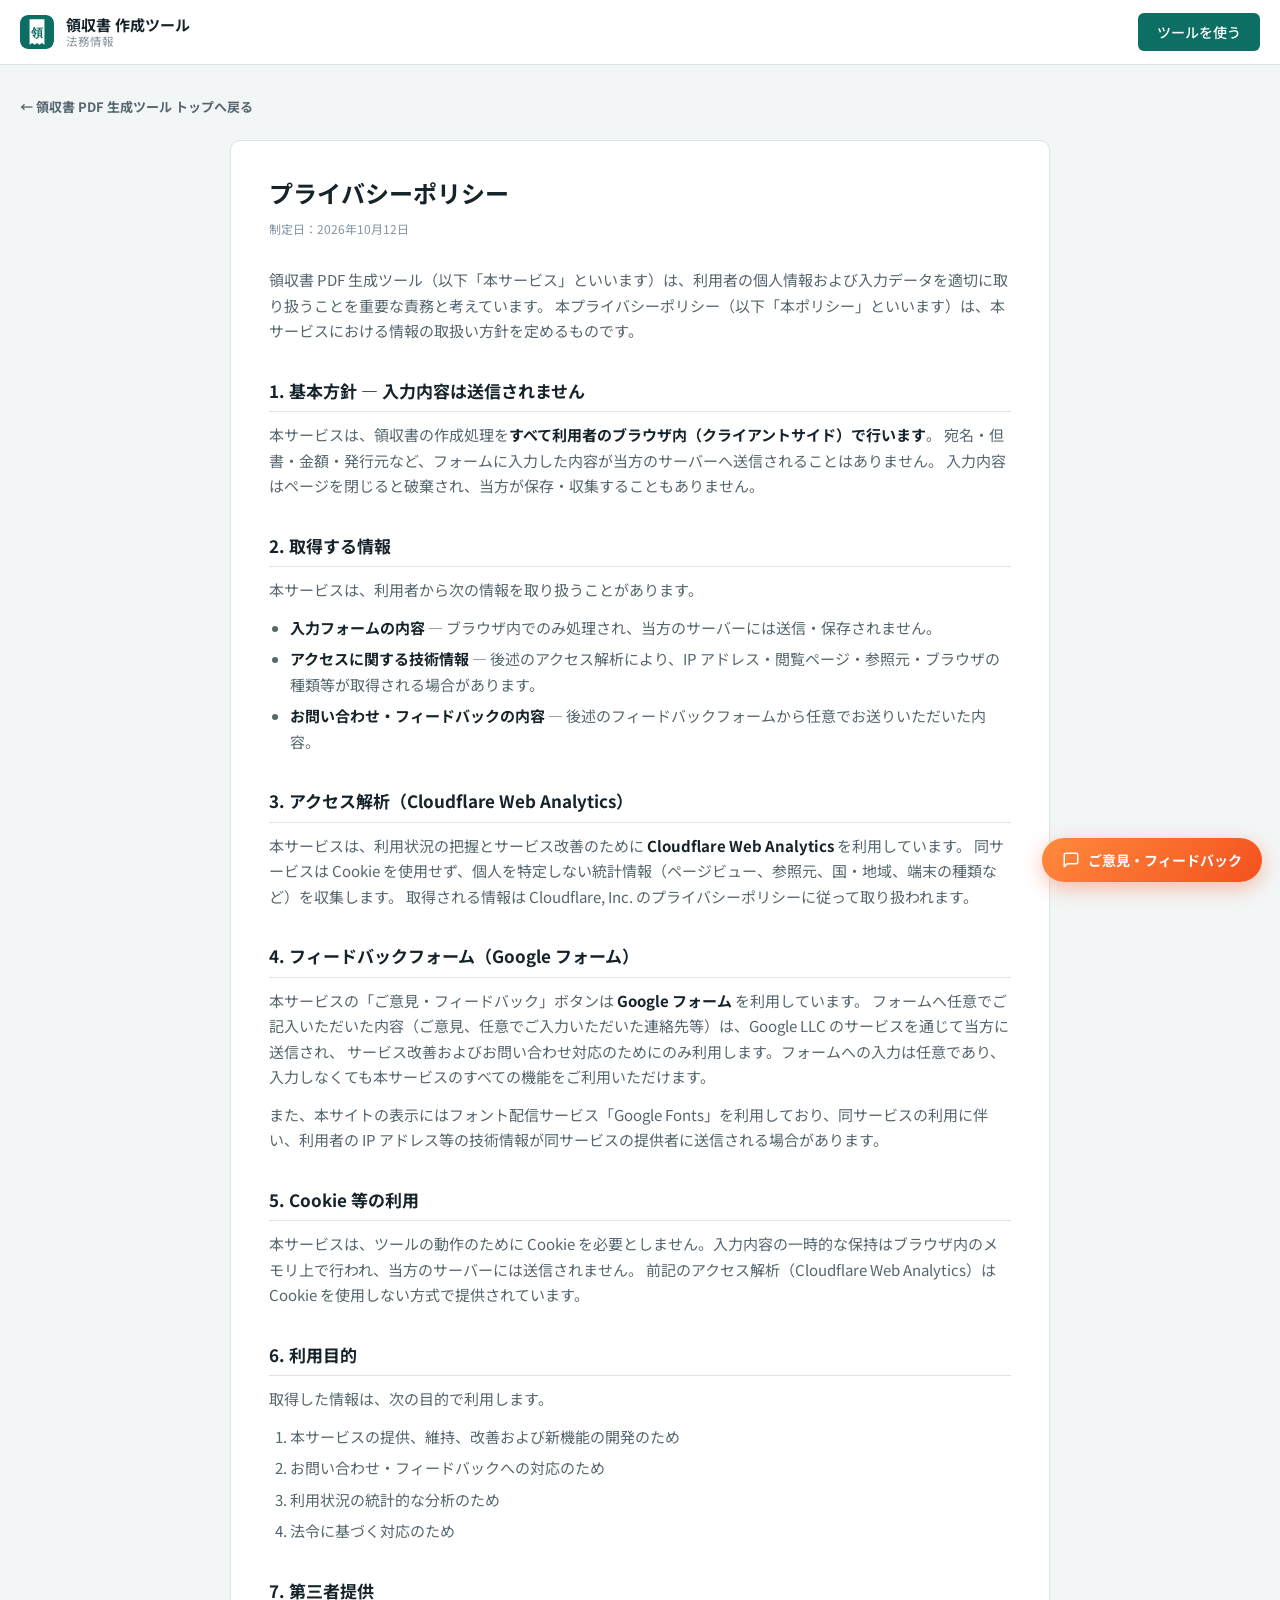
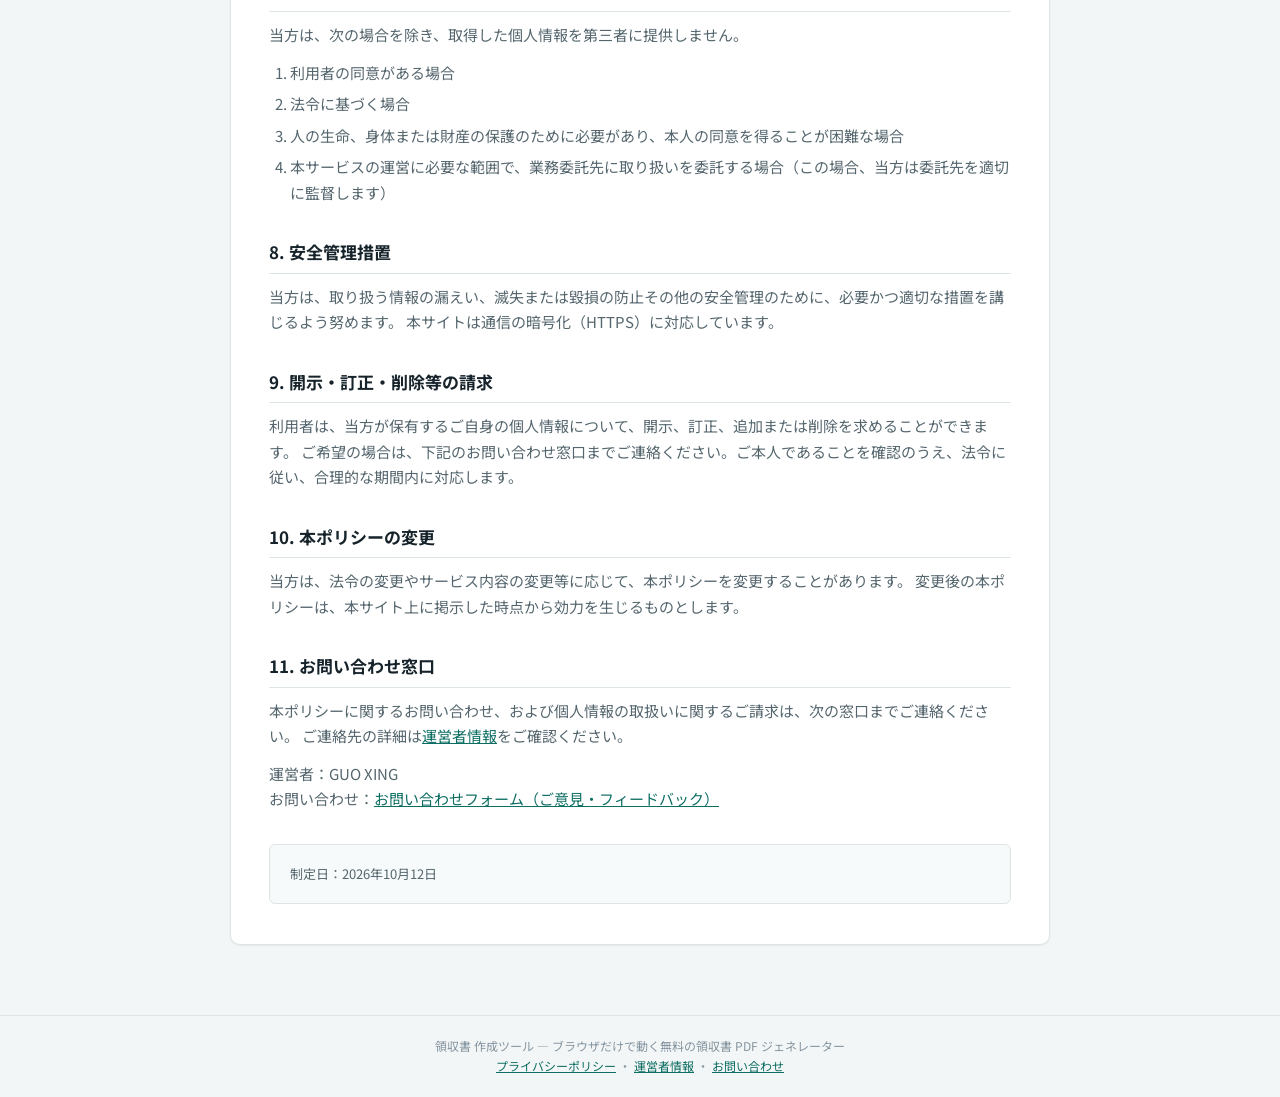
==== privacy.html @ 362939f1 "PM迭代：补隐私政策/运营者信息/SEO教程页+联盟区块+跨站CTA按钮配色修复" ====
<!DOCTYPE html>
<html lang="ja">
<head>
<meta charset="UTF-8">
<meta name="viewport" content="width=device-width, initial-scale=1">
<title>プライバシーポリシー｜領収書 PDF 生成ツール</title>
<meta name="description" content="領収書 PDF 生成ツールにおける個人情報・利用者データの取扱い方針です。入力内容はブラウザ内のみで処理しサーバーへ送信しません。アクセス解析（Cloudflare Web Analytics）とフィードバック（Google フォーム）についても定めます。">
<meta name="robots" content="index, follow">
<link rel="canonical" href="https://www.reveriel.com/ryoshusho-pdf/privacy.html">
<meta property="og:type" content="website">
<meta property="og:title" content="プライバシーポリシー｜領収書 PDF 生成ツール">
<meta property="og:description" content="領収書 PDF 生成ツールにおける個人情報・利用者データの取扱い方針です。">
<meta property="og:locale" content="ja_JP">
<meta property="og:url" content="https://www.reveriel.com/ryoshusho-pdf/privacy.html">
<meta property="og:image" content="https://www.reveriel.com/ryoshusho-pdf/og-image.png">
<meta name="twitter:card" content="summary_large_image">
<meta name="twitter:image" content="https://www.reveriel.com/ryoshusho-pdf/og-image.png">
<link rel="preconnect" href="https://fonts.googleapis.com">
<link rel="preconnect" href="https://fonts.gstatic.com" crossorigin>
<link href="https://fonts.googleapis.com/css2?family=Noto+Sans+JP:wght@400;500;700&display=swap" rel="stylesheet">
<link rel="icon" href="data:image/svg+xml,%3Csvg xmlns='http://www.w3.org/2000/svg' viewBox='0 0 32 32'%3E%3Crect width='32' height='32' rx='7' fill='%230d6e63'/%3E%3Cpath d='M9 4h14v24l-2.4-1.6L18.2 28l-2.2-1.6L13.8 28l-2.4-1.6L9 28V4z' fill='%23ffffff'/%3E%3Ctext x='16' y='21' text-anchor='middle' font-family='sans-serif' font-size='11' font-weight='700' fill='%230d6e63'%3E%E9%A0%98%3C/text%3E%3C/svg%3E">
<link rel="stylesheet" href="style.css">
<link rel="stylesheet" href="legal.css">
<!-- Cloudflare Web Analytics --><script type='module' src='https://static.cloudflareinsights.com/beacon.min.js' data-cf-beacon='{"token": "6fc01bf3ac5e457ba1bd16b91e5b653e"}'></script><!-- End Cloudflare Web Analytics -->
</head>
<body>

<header class="site-header no-print">
  <div class="wrap header-inner">
    <a class="brand" href="https://www.reveriel.com/ryoshusho-pdf/" style="text-decoration:none;color:inherit;">
      <svg class="brand-mark" viewBox="0 0 32 32" aria-hidden="true">
        <rect width="32" height="32" rx="7" fill="currentColor"/>
        <path d="M9 4h14v24l-2.4-1.6L18.2 28l-2.2-1.6L13.8 28l-2.4-1.6L9 28V4z" fill="#fff"/>
        <text x="16" y="21" text-anchor="middle" font-family="sans-serif" font-size="11" font-weight="700" fill="currentColor">領</text>
      </svg>
      <div class="brand-text">
        <strong>領収書 作成ツール</strong>
        <span>法務情報</span>
      </div>
    </a>
    <div class="header-actions">
      <a class="btn btn-primary" href="https://www.reveriel.com/ryoshusho-pdf/">ツールを使う</a>
    </div>
  </div>
</header>

<main class="wrap">
  <div class="legal-page">
    <a class="legal-back" href="https://www.reveriel.com/ryoshusho-pdf/">← 領収書 PDF 生成ツール トップへ戻る</a>

    <article class="legal">
      <h1>プライバシーポリシー</h1>
      <p class="legal-meta">制定日：2026年10月12日</p>

      <p>
        領収書 PDF 生成ツール（以下「本サービス」といいます）は、利用者の個人情報および入力データを適切に取り扱うことを重要な責務と考えています。
        本プライバシーポリシー（以下「本ポリシー」といいます）は、本サービスにおける情報の取扱い方針を定めるものです。
      </p>

      <h2>1. 基本方針 — 入力内容は送信されません</h2>
      <p>
        本サービスは、領収書の作成処理を<strong>すべて利用者のブラウザ内（クライアントサイド）で行います</strong>。
        宛名・但書・金額・発行元など、フォームに入力した内容が当方のサーバーへ送信されることはありません。
        入力内容はページを閉じると破棄され、当方が保存・収集することもありません。
      </p>

      <h2>2. 取得する情報</h2>
      <p>本サービスは、利用者から次の情報を取り扱うことがあります。</p>
      <ul>
        <li><strong>入力フォームの内容</strong> — ブラウザ内でのみ処理され、当方のサーバーには送信・保存されません。</li>
        <li><strong>アクセスに関する技術情報</strong> — 後述のアクセス解析により、IP アドレス・閲覧ページ・参照元・ブラウザの種類等が取得される場合があります。</li>
        <li><strong>お問い合わせ・フィードバックの内容</strong> — 後述のフィードバックフォームから任意でお送りいただいた内容。</li>
      </ul>

      <h2>3. アクセス解析（Cloudflare Web Analytics）</h2>
      <p>
        本サービスは、利用状況の把握とサービス改善のために <strong>Cloudflare Web Analytics</strong> を利用しています。
        同サービスは Cookie を使用せず、個人を特定しない統計情報（ページビュー、参照元、国・地域、端末の種類など）を収集します。
        取得される情報は Cloudflare, Inc. のプライバシーポリシーに従って取り扱われます。
      </p>

      <h2>4. フィードバックフォーム（Google フォーム）</h2>
      <p>
        本サービスの「ご意見・フィードバック」ボタンは <strong>Google フォーム</strong> を利用しています。
        フォームへ任意でご記入いただいた内容（ご意見、任意でご入力いただいた連絡先等）は、Google LLC のサービスを通じて当方に送信され、
        サービス改善およびお問い合わせ対応のためにのみ利用します。フォームへの入力は任意であり、入力しなくても本サービスのすべての機能をご利用いただけます。
      </p>
      <p>
        また、本サイトの表示にはフォント配信サービス「Google Fonts」を利用しており、同サービスの利用に伴い、利用者の IP アドレス等の技術情報が同サービスの提供者に送信される場合があります。
      </p>

      <h2>5. Cookie 等の利用</h2>
      <p>
        本サービスは、ツールの動作のために Cookie を必要としません。入力内容の一時的な保持はブラウザ内のメモリ上で行われ、当方のサーバーには送信されません。
        前記のアクセス解析（Cloudflare Web Analytics）は Cookie を使用しない方式で提供されています。
      </p>

      <h2>6. 利用目的</h2>
      <p>取得した情報は、次の目的で利用します。</p>
      <ol>
        <li>本サービスの提供、維持、改善および新機能の開発のため</li>
        <li>お問い合わせ・フィードバックへの対応のため</li>
        <li>利用状況の統計的な分析のため</li>
        <li>法令に基づく対応のため</li>
      </ol>

      <h2>7. 第三者提供</h2>
      <p>当方は、次の場合を除き、取得した個人情報を第三者に提供しません。</p>
      <ol>
        <li>利用者の同意がある場合</li>
        <li>法令に基づく場合</li>
        <li>人の生命、身体または財産の保護のために必要があり、本人の同意を得ることが困難な場合</li>
        <li>本サービスの運営に必要な範囲で、業務委託先に取り扱いを委託する場合（この場合、当方は委託先を適切に監督します）</li>
      </ol>

      <h2>8. 安全管理措置</h2>
      <p>
        当方は、取り扱う情報の漏えい、滅失または毀損の防止その他の安全管理のために、必要かつ適切な措置を講じるよう努めます。
        本サイトは通信の暗号化（HTTPS）に対応しています。
      </p>

      <h2>9. 開示・訂正・削除等の請求</h2>
      <p>
        利用者は、当方が保有するご自身の個人情報について、開示、訂正、追加または削除を求めることができます。
        ご希望の場合は、下記のお問い合わせ窓口までご連絡ください。ご本人であることを確認のうえ、法令に従い、合理的な期間内に対応します。
      </p>

      <h2>10. 本ポリシーの変更</h2>
      <p>
        当方は、法令の変更やサービス内容の変更等に応じて、本ポリシーを変更することがあります。
        変更後の本ポリシーは、本サイト上に掲示した時点から効力を生じるものとします。
      </p>

      <h2>11. お問い合わせ窓口</h2>
      <p>
        本ポリシーに関するお問い合わせ、および個人情報の取扱いに関するご請求は、次の窓口までご連絡ください。
        ご連絡先の詳細は<a href="company.html">運営者情報</a>をご確認ください。
      </p>
      <p>
        運営者：GUO XING<br>
        お問い合わせ：<a href="https://docs.google.com/forms/d/e/1FAIpQLSfHGUfgAlViT3TFiVtJi_EpJ4ioUpd9oGyaJ7rehEV-gBH_PA/viewform?usp=pp_url&amp;entry.1745177199=%E9%A0%98%E5%8F%8E%E6%9B%B8" target="_blank" rel="noopener">お問い合わせフォーム（ご意見・フィードバック）</a>
      </p>

      <div class="legal-contact">
        <p>制定日：2026年10月12日</p>
      </div>
    </article>
  </div>
</main>

<footer class="site-footer no-print">
  <div class="wrap">
    <p>領収書 作成ツール — ブラウザだけで動く無料の領収書 PDF ジェネレーター</p>
    <p><a href="privacy.html">プライバシーポリシー</a> ・ <a href="company.html">運営者情報</a> ・ <a href="https://docs.google.com/forms/d/e/1FAIpQLSfHGUfgAlViT3TFiVtJi_EpJ4ioUpd9oGyaJ7rehEV-gBH_PA/viewform?usp=pp_url&amp;entry.1745177199=%E9%A0%98%E5%8F%8E%E6%9B%B8" target="_blank" rel="noopener">お問い合わせ</a></p>
  </div>
</footer>

<!-- フィードバックFAB（右下固定） -->
<a href="https://docs.google.com/forms/d/e/1FAIpQLSfHGUfgAlViT3TFiVtJi_EpJ4ioUpd9oGyaJ7rehEV-gBH_PA/viewform?usp=pp_url&amp;entry.1745177199=%E9%A0%98%E5%8F%8E%E6%9B%B8" target="_blank" rel="noopener" class="feedback-fab" aria-label="ご意見・フィードバックを送る">
  <svg viewBox="0 0 24 24" fill="none" stroke="currentColor" stroke-width="2" stroke-linecap="round" stroke-linejoin="round" aria-hidden="true"><path d="M21 15a2 2 0 0 1-2 2H7l-4 4V5a2 2 0 0 1 2-2h14a2 2 0 0 1 2 2z"/></svg>
  <span>ご意見・フィードバック</span>
</a>
</body>
</html>
---- style.css ----
/* =========================================================
   領収書 作成ツール — style.css
   ========================================================= */

:root {
  --c-bg:            #f3f6f6;
  --c-surface:       #ffffff;
  --c-surface-2:     #f7fafa;
  --c-border:        #dde5e5;
  --c-border-strong: #c0cdcd;
  --c-text:          #16232a;
  --c-text-muted:    #55666e;
  --c-text-faint:    #8494a0;
  --c-accent:        #0d6e63;
  --c-accent-soft:   #e4f1ef;
  --c-accent-hover:  #0a564d;
  --c-danger:        #b42318;
  --c-danger-soft:   #fef3f2;
  --c-warn:          #8a5300;
  --c-warn-soft:     #fff7e8;
  --c-warn-border:   #f0cf94;
  --c-success:       #067647;
  --c-focus:         #2f9e8f;

  --paper-bg:        #ffffff;
  --paper-ink:       #111827;
  --paper-line:      #d7dce5;
  --paper-line-soft: #eaedf3;
  --paper-accent:    #0d6e63;

  --radius:    10px;
  --radius-sm: 6px;
  --shadow-sm: 0 1px 2px rgba(16, 24, 40, .06);
  --shadow-lg: 0 4px 24px rgba(16, 24, 40, .10);

  --font: "Noto Sans JP", -apple-system, BlinkMacSystemFont, "Hiragino Kaku Gothic ProN",
          "Hiragino Sans", "Yu Gothic", Meiryo, sans-serif;
  --font-num: "Noto Sans JP", ui-monospace, "SF Mono", Menlo, Consolas, monospace;
}

@media (prefers-color-scheme: dark) {
  :root {
    --c-bg:            #0f1516;
    --c-surface:       #172022;
    --c-surface-2:     #1d282a;
    --c-border:        #2b3739;
    --c-border-strong: #3c4b4e;
    --c-text:          #e7eef0;
    --c-text-muted:    #a0b0b5;
    --c-text-faint:    #7c8b90;
    --c-accent:        #4ecdc0;
    --c-accent-soft:   #12312e;
    --c-accent-hover:  #78ded3;
    --c-danger:        #f4746a;
    --c-danger-soft:   #33191a;
    --c-warn:          #f0c07a;
    --c-warn-soft:     #2e2614;
    --c-warn-border:   #5c4a24;
    --c-success:       #4ec98b;
    --shadow-sm: 0 1px 2px rgba(0, 0, 0, .4);
    --shadow-lg: 0 4px 24px rgba(0, 0, 0, .5);
  }
}

* { box-sizing: border-box; }

/* `hidden` 属性は UA スタイルの [hidden]{display:none} に依存するため、
   作者スタイルで display を指定した要素では無効になる。確実に効かせる。 */
[hidden] { display: none !important; }

html { -webkit-text-size-adjust: 100%; }

body {
  margin: 0;
  background: var(--c-bg);
  color: var(--c-text);
  font-family: var(--font);
  font-size: 15px;
  line-height: 1.7;
  font-feature-settings: "palt" 0;
}

.wrap {
  width: 100%;
  max-width: 1440px;
  margin-inline: auto;
  padding-inline: 20px;
}

.ic { width: 1.1em; height: 1.1em; flex: none; }

/* ---------------- ヘッダー ---------------- */

.site-header {
  position: sticky;
  top: 0;
  z-index: 30;
  background: var(--c-surface);
  border-bottom: 1px solid var(--c-border);
  backdrop-filter: saturate(180%) blur(8px);
}

.header-inner {
  display: flex;
  align-items: center;
  justify-content: space-between;
  gap: 16px;
  min-height: 64px;
  flex-wrap: wrap;
  padding-block: 10px;
}

.brand { display: flex; align-items: center; gap: 12px; }

.brand-mark {
  width: 34px; height: 34px; flex: none;
  color: var(--c-accent);
  border-radius: 8px;
}

.brand-text { display: flex; flex-direction: column; line-height: 1.3; }
.brand-text strong { font-size: 15px; font-weight: 700; letter-spacing: .01em; }
.brand-text span { font-size: 11.5px; color: var(--c-text-faint); }

.header-actions { display: flex; align-items: center; gap: 8px; }

/* ---------------- ボタン ---------------- */

.btn {
  display: inline-flex;
  align-items: center;
  justify-content: center;
  gap: 7px;
  padding: 10px 18px;
  font-family: inherit;
  font-size: 14px;
  font-weight: 500;
  line-height: 1.2;
  border: 1px solid transparent;
  border-radius: var(--radius-sm);
  cursor: pointer;
  text-decoration: none;
  transition: background-color .15s, border-color .15s, color .15s;
  white-space: nowrap;
}

.btn:focus-visible { outline: 2px solid var(--c-focus); outline-offset: 2px; }

.btn-primary { background: var(--c-accent); color: #fff; }
.btn-primary:hover { background: var(--c-accent-hover); }
@media (prefers-color-scheme: dark) { .btn-primary { color: #08130f; } }

.btn-ghost {
  background: transparent;
  color: var(--c-text-muted);
  border-color: var(--c-border);
}
.btn-ghost:hover { background: var(--c-surface-2); color: var(--c-text); }

/* ---------------- レイアウト ---------------- */

.layout {
  display: grid;
  grid-template-columns: minmax(380px, 1fr) minmax(0, 1.25fr);
  gap: 26px;
  align-items: start;
  padding-block: 26px 40px;
}

@media (max-width: 980px) {
  /* minmax(0,1fr) にしないと、中の要素の min-content 幅で
     グリッドが横に広がってしまう（横スクロールの原因） */
  .layout { grid-template-columns: minmax(0, 1fr); gap: 20px; }
}

.pane { min-width: 0; }

.form-pane { display: flex; flex-direction: column; gap: 14px; }

.pane-head h2 { margin: 0 0 4px; font-size: 17px; font-weight: 700; }
.pane-head .hint { margin: 0; }

/* ---------------- フォーム ---------------- */

.card {
  background: var(--c-surface);
  border: 1px solid var(--c-border);
  border-radius: var(--radius);
  padding: 18px;
  margin: 0 0 14px;
  box-shadow: var(--shadow-sm);
}

.card legend {
  display: flex;
  align-items: center;
  gap: 8px;
  padding: 0 6px;
  font-size: 13.5px;
  font-weight: 700;
  color: var(--c-text);
}

.req-badge {
  font-size: 10.5px;
  font-weight: 500;
  letter-spacing: .02em;
  color: var(--c-accent);
  background: var(--c-accent-soft);
  border-radius: 999px;
  padding: 2px 9px;
  white-space: nowrap;
}

.field { margin-bottom: 14px; }
.field:last-child { margin-bottom: 0; }

.field label {
  display: block;
  font-size: 13px;
  font-weight: 500;
  color: var(--c-text-muted);
  margin-bottom: 5px;
}

.field-row {
  display: grid;
  grid-template-columns: 1fr 1fr;
  gap: 12px;
}

@media (max-width: 560px) {
  .field-row { grid-template-columns: 1fr; gap: 0; }
}

.req {
  display: inline-block;
  margin-left: 6px;
  font-size: 10.5px;
  font-weight: 500;
  color: var(--c-danger);
  border: 1px solid currentColor;
  border-radius: 3px;
  padding: 0 4px;
  line-height: 1.5;
  vertical-align: 1px;
}

input[type="text"],
input[type="date"],
select,
textarea {
  width: 100%;
  padding: 9px 11px;
  font-family: inherit;
  font-size: 14px;
  color: var(--c-text);
  background: var(--c-surface-2);
  border: 1px solid var(--c-border);
  border-radius: var(--radius-sm);
  transition: border-color .15s, box-shadow .15s, background-color .15s;
}

textarea { resize: vertical; line-height: 1.6; }

input:focus, select:focus, textarea:focus {
  outline: none;
  background: var(--c-surface);
  border-color: var(--c-accent);
  box-shadow: 0 0 0 3px var(--c-accent-soft);
}

input[aria-invalid="true"] {
  border-color: var(--c-danger);
  background: var(--c-danger-soft);
}
input[aria-invalid="true"]:focus { box-shadow: 0 0 0 3px var(--c-danger-soft); }

input:disabled,
select:disabled,
textarea:disabled {
  opacity: .55;
  cursor: not-allowed;
}

.num { text-align: right; font-variant-numeric: tabular-nums; }

/* チェックボックス行 */
.check-line {
  display: flex !important;
  align-items: flex-start;
  gap: 9px;
  margin-bottom: 0 !important;
  font-size: 13.5px !important;
  font-weight: 500;
  color: var(--c-text) !important;
  cursor: pointer;
}

.check-line input[type="checkbox"] {
  width: 16px;
  height: 16px;
  margin: 3px 0 0;
  flex: none;
  accent-color: var(--c-accent);
  cursor: pointer;
}

.check-line span { line-height: 1.55; }

.help {
  margin: 5px 0 0;
  font-size: 11.5px;
  color: var(--c-text-faint);
  line-height: 1.5;
}

.error {
  margin: 5px 0 0;
  font-size: 11.5px;
  font-weight: 500;
  color: var(--c-danger);
  line-height: 1.5;
}

.hint {
  font-size: 12px;
  color: var(--c-text-faint);
  line-height: 1.6;
}

/* ---------------- 収入印紙の注意喚起 ---------------- */

.stamp-alert {
  display: flex;
  align-items: flex-start;
  gap: 10px;
  padding: 13px 15px;
  margin-bottom: 14px;
  background: var(--c-warn-soft);
  border: 1px solid var(--c-warn-border);
  border-radius: var(--radius);
  color: var(--c-warn);
}

.stamp-alert .ic { margin-top: .25em; width: 1.15em; height: 1.15em; }

.stamp-alert strong {
  display: block;
  font-size: 13.5px;
  font-weight: 700;
}

.stamp-alert p {
  margin: 4px 0 0;
  font-size: 12px;
  line-height: 1.6;
  color: var(--c-warn);
  opacity: .92;
}

.stamp-alert #stampAmount { font-variant-numeric: tabular-nums; font-weight: 700; }

.stamp-badge {
  margin-left: auto;
  font-size: 11px;
  font-weight: 600;
  color: var(--c-warn);
  background: var(--c-warn-soft);
  border: 1px solid var(--c-warn-border);
  border-radius: 999px;
  padding: 2px 10px;
  white-space: nowrap;
}

/* ---------------- プレビュー ---------------- */

.preview-pane { position: sticky; top: 88px; }

@media (max-width: 980px) {
  .preview-pane { position: static; }
}

.preview-bar {
  display: flex;
  align-items: center;
  gap: 7px;
  font-size: 12px;
  color: var(--c-text-faint);
  margin-bottom: 8px;
  padding-left: 2px;
}

.preview-bar .dot {
  width: 7px; height: 7px;
  border-radius: 50%;
  background: var(--c-success);
  box-shadow: 0 0 0 3px color-mix(in srgb, var(--c-success) 20%, transparent);
}

.paper-wrap { overflow-x: auto; }

.paper {
  width: 100%;
  max-width: 210mm;
  min-height: 297mm;
  margin-inline: auto;
  padding: 14mm 15mm;
  background: var(--paper-bg);
  color: var(--paper-ink);
  border: 1px solid var(--c-border);
  border-radius: 4px;
  box-shadow: var(--shadow-lg);
  font-size: 12.5px;
  line-height: 1.65;
}

/* 書類タイトル */
.doc-title {
  margin: 0 0 22px;
  font-size: 27px;
  font-weight: 700;
  letter-spacing: .3em;
  text-indent: .3em;
  text-align: center;
  color: var(--paper-ink);
}

/* 宛名・発行日 */
.doc-head {
  display: flex;
  justify-content: space-between;
  align-items: flex-end;
  gap: 20px;
  margin-bottom: 22px;
}

.doc-head-left { flex: 1 1 auto; min-width: 0; }
.doc-head-right { flex: none; text-align: right; }

.doc-to {
  margin: 0;
  font-size: 18px;
  font-weight: 600;
  line-height: 1.45;
  border-bottom: 1px solid var(--paper-line);
  padding-bottom: 7px;
}

.client-name { word-break: break-word; }

.honorific {
  margin-left: 7px;
  font-size: 14px;
  font-weight: 500;
  color: #4b5563;
}

.doc-meta-line {
  margin: 0 0 3px;
  font-size: 12.5px;
  display: flex;
  justify-content: flex-end;
  gap: 10px;
}

.meta-label {
  color: #6b7280;
  flex: none;
}

.doc-meta-line > span:last-child {
  font-variant-numeric: tabular-nums;
  font-weight: 500;
}

/* 領収金額 */
.amount-band {
  display: flex;
  align-items: baseline;
  justify-content: center;
  gap: 14px;
  flex-wrap: wrap;
  background: #f2f7f6;
  border: 1px solid var(--paper-line);
  border-top: 2px solid var(--paper-accent);
  border-bottom: 2px solid var(--paper-accent);
  border-radius: 3px;
  padding: 14px 18px;
  margin-bottom: 20px;
  text-align: center;
}

.amount-label {
  font-size: 12px;
  font-weight: 600;
  color: #4b5563;
  letter-spacing: .06em;
}

.amount-value {
  font-size: 26px;
  font-weight: 700;
  line-height: 1.3;
  letter-spacing: .01em;
  text-align: center;
  font-variant-numeric: tabular-nums;
  word-break: break-word;
}

.amount-value.daiji {
  font-size: 25px;
  letter-spacing: .14em;
  text-indent: .14em;
}

.amount-note {
  font-size: 11.5px;
  color: #6b7280;
}

/* 但書 */
.proviso {
  margin: 0 0 6px;
  font-size: 13.5px;
  line-height: 1.7;
  word-break: break-word;
}

.receipt-line {
  margin: 0 0 20px;
  font-size: 13.5px;
  line-height: 1.7;
}

/* 税率区分の内訳 */
.tax-breakdown {
  margin: 0 0 22px;
  max-width: 26em;
}

.breakdown-table {
  width: 100%;
  border-collapse: collapse;
  font-variant-numeric: tabular-nums;
}

.breakdown-table th,
.breakdown-table td {
  padding: 6px 10px;
  border-bottom: 1px solid var(--paper-line-soft);
  font-size: 12px;
  text-align: left;
}

.breakdown-table thead th {
  background: #f3f5f9;
  border-top: 1px solid var(--paper-line);
  border-bottom: 1px solid var(--paper-line);
  font-size: 11.5px;
  font-weight: 600;
  color: #4b5563;
}

.breakdown-table .num { text-align: right; }
.breakdown-table tbody tr:last-child td { border-bottom: 1px solid var(--paper-line); }

.breakdown-table tr.breakdown-sub td {
  color: #4b5563;
  font-size: 11.5px;
  border-bottom: 0;
}

/* 備考 + 発行元 */
.doc-body {
  display: flex;
  justify-content: space-between;
  align-items: flex-end;
  gap: 24px;
  margin-top: 10px;
}

.body-left { flex: 1 1 auto; min-width: 0; }

.issuer-block {
  flex: none;
  max-width: 22em;
  text-align: left;
  padding: 12px 16px;
  border: 1px solid var(--paper-line);
  border-radius: 3px;
  background: #fbfcfd;
}

.issuer-name {
  margin: 0 0 4px;
  font-size: 15px;
  font-weight: 600;
  line-height: 1.45;
  word-break: break-word;
}

.issuer-line {
  margin: 0 0 2px;
  font-size: 11.5px;
  color: #374151;
  word-break: break-word;
}

.issuer-reg {
  margin: 3px 0 0;
  font-size: 11.5px;
  color: #374151;
  font-variant-numeric: tabular-nums;
  letter-spacing: .02em;
}

.foot-block { border-top: 1px solid var(--paper-line-soft); padding-top: 9px; }

.foot-title {
  margin: 0 0 4px;
  font-size: 11.5px;
  font-weight: 700;
  color: #4b5563;
  letter-spacing: .04em;
}

.foot-body {
  margin: 0;
  font-size: 12px;
  white-space: pre-wrap;
  word-break: break-word;
  line-height: 1.65;
}

.paper-footnote {
  margin: 22px 0 0;
  padding-top: 8px;
  border-top: 1px solid var(--paper-line-soft);
  font-size: 10.5px;
  color: #6b7280;
}

/* プレースホルダ・未入力表示（画面上のみ。印刷時は非表示） */
.ph {
  color: #9aa3b2;
  font-weight: 400;
}

.reg-missing,
.reg-bad {
  color: #9aa3b2;
  font-weight: 500;
}

.reg-bad {
  color: #b42318;
  text-decoration: underline wavy currentColor 1px;
  text-underline-offset: 3px;
}

/* ---------------- プライバシー注記 ---------------- */

.privacy-note {
  display: flex;
  align-items: flex-start;
  gap: 8px;
  margin: 0;
  padding: 11px 14px;
  font-size: 12px;
  color: var(--c-text-muted);
  background: var(--c-surface-2);
  border: 1px solid var(--c-border);
  border-radius: var(--radius);
  line-height: 1.6;
}

.privacy-note .ic { color: var(--c-success); margin-top: .2em; }

/* ---------------- SEO セクション ---------------- */

.seo {
  grid-column: 1 / -1;
  background: var(--c-surface);
  border: 1px solid var(--c-border);
  border-radius: var(--radius);
  padding: 28px 30px;
  box-shadow: var(--shadow-sm);
}

@media (max-width: 640px) {
  .seo { padding: 22px 18px; }
}

.seo h2 {
  margin: 0 0 12px;
  font-size: 19px;
  font-weight: 700;
}

.seo h3 {
  margin: 26px 0 10px;
  font-size: 15px;
  font-weight: 700;
  padding-left: 10px;
  border-left: 3px solid var(--c-accent);
}

.seo p {
  margin: 0 0 12px;
  color: var(--c-text-muted);
  max-width: 82ch;
}

.seo strong { color: var(--c-text); font-weight: 700; }

.seo-list {
  margin: 0 0 8px;
  padding-left: 1.3em;
  color: var(--c-text-muted);
  max-width: 82ch;
}

.seo-list li { margin-bottom: 7px; }

.faq { margin: 0; max-width: 82ch; }
.faq dt {
  font-weight: 700;
  color: var(--c-text);
  margin-top: 14px;
  font-size: 14px;
}
.faq dd {
  margin: 4px 0 0;
  color: var(--c-text-muted);
}

.disclaimer {
  margin-top: 24px !important;
  padding-top: 14px;
  border-top: 1px solid var(--c-border);
  font-size: 12px;
  color: var(--c-text-faint) !important;
}

/* ---------------- フッター ---------------- */

.site-footer {
  border-top: 1px solid var(--c-border);
  padding-block: 20px;
  margin-top: 10px;
}

.site-footer p {
  margin: 0;
  font-size: 12px;
  color: var(--c-text-faint);
  text-align: center;
}

.site-footer a { color: var(--c-accent); }

/* =========================================================
   印刷 / PDF 出力
   ========================================================= */

@page {
  size: A4 portrait;
  margin: 14mm 15mm;
}

@media print {
  :root {
    --c-bg: #fff;
    --c-surface: #fff;
  }

  html, body {
    background: #fff !important;
    color: #000;
    font-size: 11pt;
  }

  /* 印刷対象（プレビュー）を素直に流すためのリセット。
     注意: `.pane` はここに含めないこと。`.form-pane` も `.pane` を持つため、
     後方の display:block !important が非表示指定を打ち消してしまう。 */
  .wrap,
  .layout,
  .preview-pane,
  .preview-pane .paper-wrap {
    display: block !important;
    width: auto !important;
    max-width: none !important;
    margin: 0 !important;
    padding: 0 !important;
    gap: 0 !important;
    position: static !important;
    overflow: visible !important;
    box-shadow: none !important;
    border: 0 !important;
    background: transparent !important;
  }

  /* 印刷しない要素。上のリセットより必ず後に置く。 */
  .no-print,
  .feedback-fab,
  .site-header,
  .form-pane,
  .seo,
  .site-footer,
  .preview-bar {
    display: none !important;
  }

  .paper {
    width: 100% !important;
    max-width: none !important;
    min-height: 0 !important;
    margin: 0 !important;
    padding: 0 !important;
    border: 0 !important;
    border-radius: 0 !important;
    box-shadow: none !important;
    background: #fff !important;
    color: #000 !important;
    font-size: 10.5pt;
    line-height: 1.6;
  }

  .doc-title { font-size: 20pt; margin-bottom: 12mm; }
  .amount-value { font-size: 17pt; }
  .amount-value.daiji { font-size: 16pt; }

  .amount-band,
  .issuer-block,
  .breakdown-table thead th {
    -webkit-print-color-adjust: exact;
    print-color-adjust: exact;
  }
  .amount-band { background: #f2f2f2 !important; border-color: #999 !important; }
  .issuer-block { background: #fff !important; border-color: #bbb !important; }
  .breakdown-table thead th { background: #f0f0f0 !important; }

  .doc-head,
  .amount-band,
  .proviso,
  .receipt-line,
  .tax-breakdown,
  .breakdown-table tr,
  .doc-body,
  .issuer-block,
  .foot-block {
    break-inside: avoid;
    page-break-inside: avoid;
  }

  .doc-title { break-after: avoid; page-break-after: avoid; }

  a[href]::after { content: none !important; }

  /* 画面用のヒント表示は紙に出さない */
  .ph { display: none !important; }
  .reg-bad {
    color: #000 !important;
    text-decoration: none !important;
  }
}

/* =========================================================
   シェア（バイラル導線） — 印刷時は .no-print で非表示
   ========================================================= */
.share-block {
  grid-column: 1 / -1;
  background: var(--c-surface);
  border: 1px solid var(--c-border);
  border-radius: var(--radius);
  padding: 20px 22px;
  box-shadow: var(--shadow-sm);
}
.share-block-title {
  display: flex;
  align-items: center;
  gap: 8px;
  margin: 0 0 14px;
  font-size: 14px;
  font-weight: 700;
  color: var(--c-text);
}
.share-block-title svg { width: 16px; height: 16px; color: var(--c-accent); flex-shrink: 0; }
.share-row { display: flex; flex-wrap: wrap; gap: 10px; }
.share-btn { flex: 1 1 150px; min-width: 0; }
.share-btn .share-logo { width: 18px; height: 18px; flex-shrink: 0; }
.share-x { background: #0f1419; color: #fff; border-color: #0f1419; }
.share-x:hover { background: #2a3036; border-color: #2a3036; }
.share-line { background: #06c755; color: #fff; border-color: #06c755; }
.share-line:hover { background: #05b34c; border-color: #05b34c; }
.share-copy, .share-img { background: transparent; color: var(--c-text-muted); border-color: var(--c-border); }
.share-copy:hover, .share-img:hover { background: var(--c-surface-2); color: var(--c-text); }
.share-btn[disabled] { opacity: .6; cursor: default; }
.share-url { margin: 12px 0 0; font-size: 12px; color: var(--c-text-faint); word-break: break-all; }
@media (max-width: 560px) {
  .share-block { padding: 18px 16px; }
  .share-row { gap: 8px; }
  .share-btn { flex: 1 1 calc(50% - 4px); font-size: 13px; padding: 10px 10px; }
  .share-btn span { white-space: normal; }
}

/* ===== フィードバックFAB（右下固定・常時表示） ===== */
.feedback-fab {
  position: fixed;
  right: 18px;
  bottom: 18px;
  z-index: 10000;
  display: inline-flex;
  align-items: center;
  gap: 8px;
  padding: 13px 20px;
  background: linear-gradient(135deg, #ff8a3d, #f4511e);
  color: #fff !important;
  border-radius: 999px;
  box-shadow: 0 6px 20px rgba(244, 81, 30, 0.35);
  font-size: 14px;
  font-weight: 700;
  line-height: 1;
  text-decoration: none !important;
  transition: transform 0.15s ease, box-shadow 0.15s ease;
}
.feedback-fab:hover {
  transform: translateY(-3px);
  box-shadow: 0 10px 28px rgba(244, 81, 30, 0.45);
  color: #fff !important;
}
.feedback-fab:focus-visible { outline: 3px solid rgba(244, 81, 30, 0.5); outline-offset: 2px; }
.feedback-fab svg { width: 18px; height: 18px; flex: none; }
@media (max-width: 600px) {
  .feedback-fab { right: 14px; bottom: 14px; padding: 11px 16px; font-size: 13px; }
  .feedback-fab svg { width: 16px; height: 16px; }
}
---- legal.css ----
/* =========================================================
   法務ページ（プライバシーポリシー / 運営者情報）
   style.css の CSS 変数を継承し、ツール本体とトーンを揃える。
   ========================================================= */

.legal-page {
  padding-block: 28px 60px;
}

.legal-back {
  display: inline-flex;
  align-items: center;
  gap: 6px;
  margin-bottom: 22px;
  font-size: 13px;
  font-weight: 700;
  color: var(--c-text-muted);
  text-decoration: none;
}
.legal-back:hover { color: var(--c-accent); text-decoration: underline; }

.legal {
  max-width: 820px;
  margin-inline: auto;
  background: var(--c-surface);
  border: 1px solid var(--c-border);
  border-radius: var(--radius);
  box-shadow: var(--shadow-sm);
  padding: 34px 38px 40px;
}
@media (max-width: 640px) { .legal { padding: 22px 18px 26px; } }

.legal h1 {
  margin: 0 0 8px;
  font-size: 24px;
  line-height: 1.5;
  color: var(--c-text);
}
.legal .legal-meta {
  margin: 0 0 28px;
  font-size: 12px;
  color: var(--c-text-faint);
}
.legal h2 {
  margin: 34px 0 10px;
  padding: 0 0 8px;
  font-size: 17px;
  line-height: 1.5;
  border-bottom: 1px solid var(--c-border);
  color: var(--c-text);
}
.legal h3 { margin: 22px 0 6px; font-size: 15px; color: var(--c-text); }
.legal p { margin: 0 0 12px; color: var(--c-text-muted); }
.legal ol,
.legal ul { margin: 0 0 14px; padding-left: 1.4em; color: var(--c-text-muted); }
.legal ol { list-style: decimal; }
.legal ul { list-style: disc; }
.legal li { margin-bottom: 6px; }
.legal strong { color: var(--c-text); font-weight: 700; }
.legal a:not(.btn) { color: var(--c-accent); }

/* 法務ページ内のボタンはリンク色より優先する。
   `.legal a`（詳細度 0,1,1）が `.btn-primary`（0,1,0）に勝つため上書きする。 */
.legal .btn-primary { color: #fff; }
@media (prefers-color-scheme: dark) { .legal .btn-primary { color: #08130f; } }

/* 運営者情報などの項目テーブル */
.legal-table {
  width: 100%;
  margin: 8px 0 18px;
  border-collapse: collapse;
  font-size: 13.5px;
}
.legal-table th,
.legal-table td {
  padding: 13px 16px;
  text-align: left;
  vertical-align: top;
  border-bottom: 1px solid var(--c-border);
  color: var(--c-text-muted);
}
.legal-table th {
  width: 32%;
  min-width: 140px;
  font-weight: 700;
  color: var(--c-text);
  background: var(--c-surface-2);
}
.legal-table tr:last-child th,
.legal-table tr:last-child td { border-bottom: 0; }

.legal-contact {
  margin-top: 32px;
  padding: 18px 20px;
  border: 1px solid var(--c-border);
  border-radius: var(--radius-sm);
  background: var(--c-surface-2);
  font-size: 13px;
  color: var(--c-text-muted);
}
.legal-contact p { margin: 0; }

@media print {
  .legal-back, .site-header, .site-footer, .feedback-fab { display: none !important; }
  .legal { border: 0; box-shadow: none; padding: 0; max-width: none; }
}
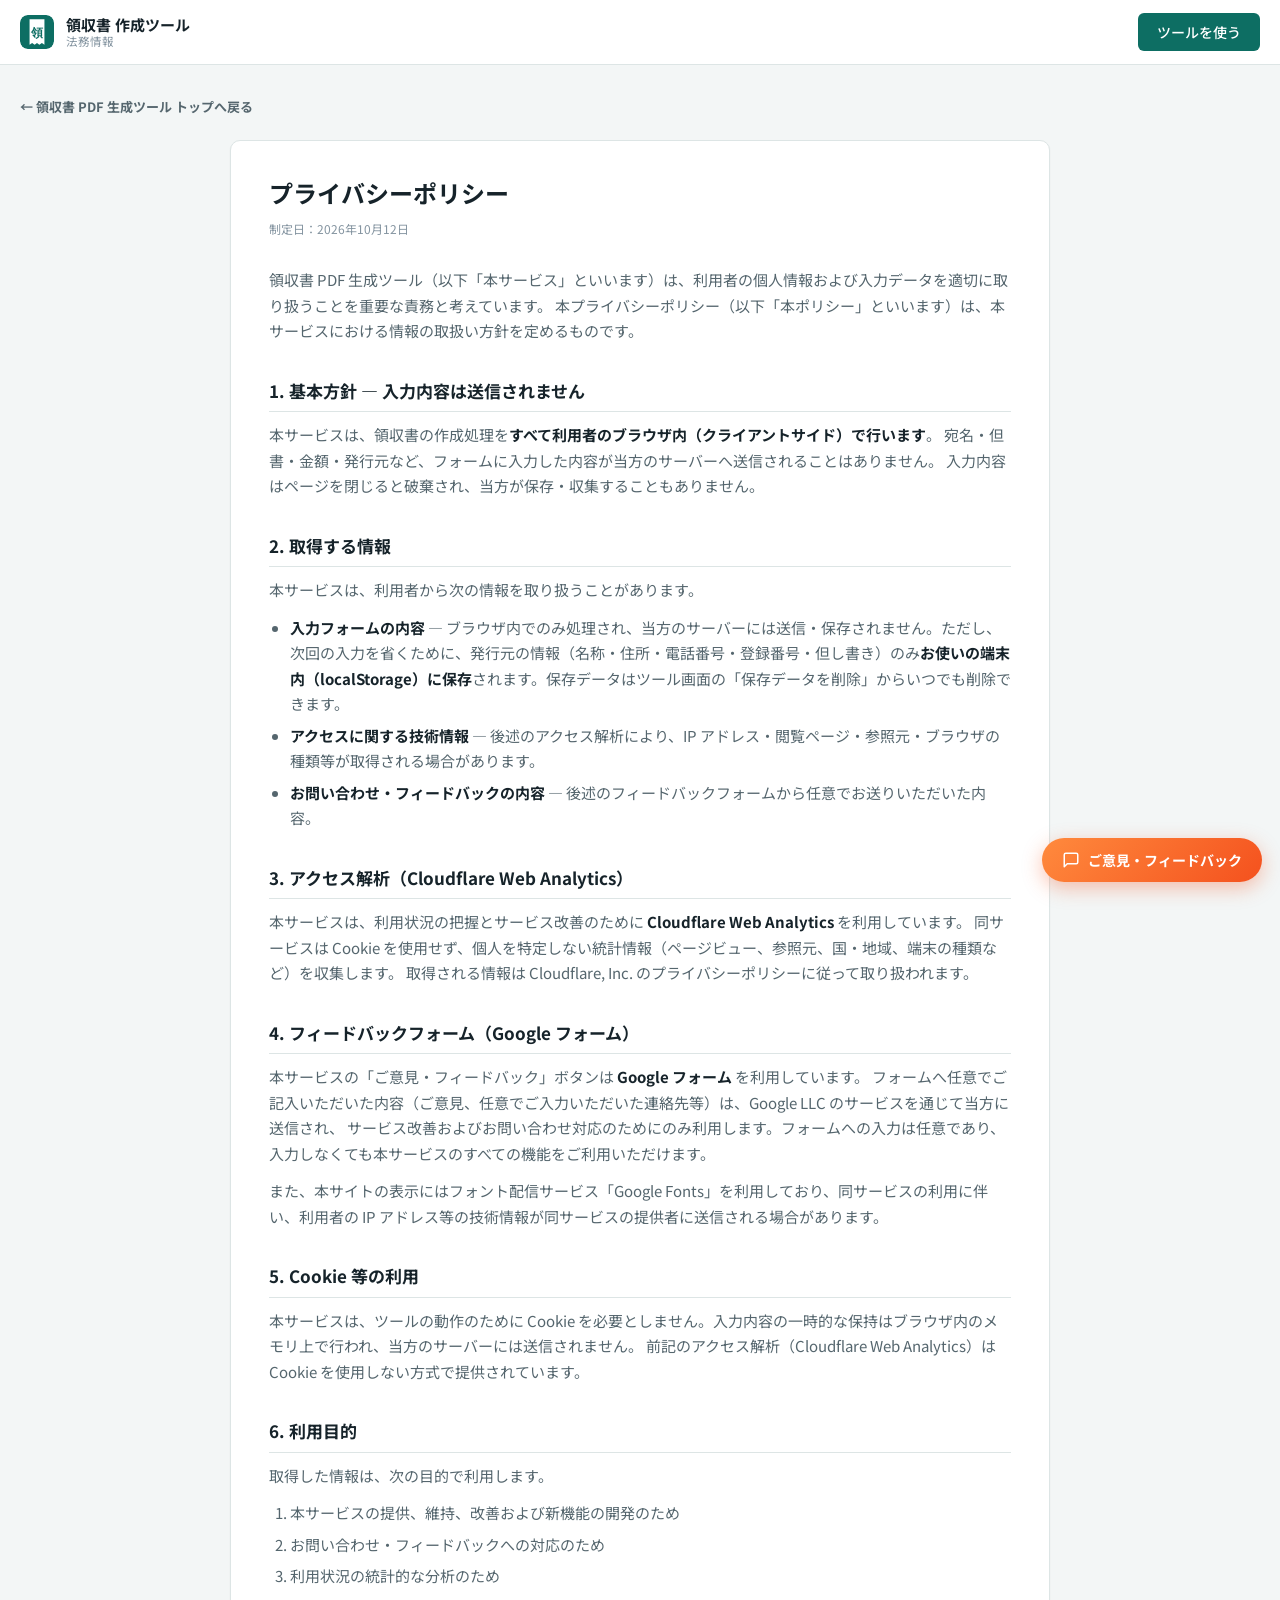
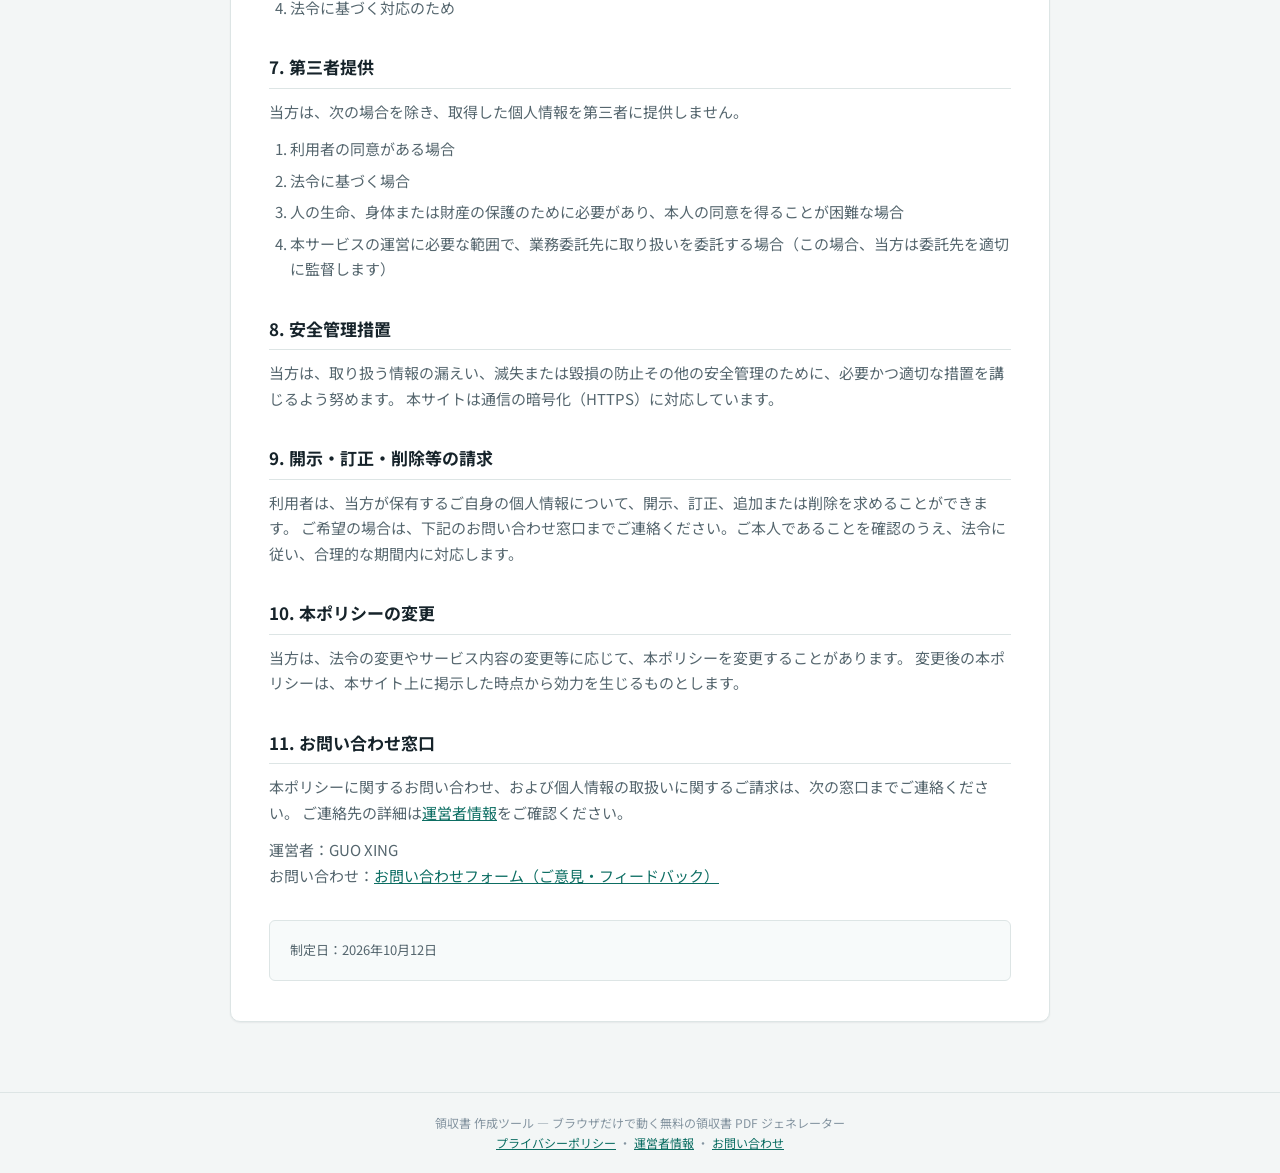
==== commit 00f5ca23: "リテンション：発行元情報を端末内に保存し、次回復元する（領収書）" ====
--- a/privacy.html
+++ b/privacy.html
@@ -67,7 +67,7 @@
       <h2>2. 取得する情報</h2>
       <p>本サービスは、利用者から次の情報を取り扱うことがあります。</p>
       <ul>
-        <li><strong>入力フォームの内容</strong> — ブラウザ内でのみ処理され、当方のサーバーには送信・保存されません。</li>
+        <li><strong>入力フォームの内容</strong> — ブラウザ内でのみ処理され、当方のサーバーには送信・保存されません。ただし、次回の入力を省くために、発行元の情報（名称・住所・電話番号・登録番号・但し書き）のみ<strong>お使いの端末内（localStorage）に保存</strong>されます。保存データはツール画面の「保存データを削除」からいつでも削除できます。</li>
         <li><strong>アクセスに関する技術情報</strong> — 後述のアクセス解析により、IP アドレス・閲覧ページ・参照元・ブラウザの種類等が取得される場合があります。</li>
         <li><strong>お問い合わせ・フィードバックの内容</strong> — 後述のフィードバックフォームから任意でお送りいただいた内容。</li>
       </ul>
--- a/style.css
+++ b/style.css
@@ -308,6 +308,44 @@
 
 .check-line span { line-height: 1.55; }
 
+/* ラジオボタン行（書式設定） */
+.field-label {
+  display: block;
+  font-size: 13px;
+  font-weight: 500;
+  color: var(--c-text-muted);
+  margin-bottom: 7px;
+}
+
+.radio-row {
+  display: flex;
+  flex-wrap: wrap;
+  gap: 8px 22px;
+}
+
+/* `.field label` の display:block を打ち消すため詳細度を上げる */
+.field label.radio-line {
+  display: inline-flex;
+  align-items: center;
+  gap: 7px;
+  margin-bottom: 0;
+  font-size: 13.5px;
+  font-weight: 500;
+  color: var(--c-text);
+  cursor: pointer;
+}
+
+.radio-line input[type="radio"] {
+  width: 16px;
+  height: 16px;
+  margin: 0;
+  flex: none;
+  accent-color: var(--c-accent);
+  cursor: pointer;
+}
+
+.radio-line span { line-height: 1.5; }
+
 .help {
   margin: 5px 0 0;
   font-size: 11.5px;
@@ -375,10 +413,23 @@
 
 /* ---------------- プレビュー ---------------- */
 
-.preview-pane { position: sticky; top: 88px; }
+.preview-pane {
+  position: sticky;
+  top: 88px;
+  align-self: start;
+  max-height: calc(100vh - 104px);
+  overflow-y: auto;
+  padding: 2px 4px 16px;
+  scrollbar-gutter: stable;
+}
 
 @media (max-width: 980px) {
-  .preview-pane { position: static; }
+  .preview-pane {
+    position: static;
+    max-height: none;
+    overflow: visible;
+    padding: 0;
+  }
 }
 
 .preview-bar {
@@ -413,6 +464,26 @@
   box-shadow: var(--shadow-lg);
   font-size: 12.5px;
   line-height: 1.65;
+  font-weight: var(--doc-weight, 400);
+}
+
+/* ---- 書式設定（プレビュー・印刷の両方に適用） ---- */
+.paper.font-mincho {
+  font-family: "Hiragino Mincho ProN", "Yu Mincho", "Noto Serif JP", serif;
+}
+
+.paper.font-gothic {
+  font-family: "Hiragino Kaku Gothic ProN", "Yu Gothic", "Noto Sans JP", sans-serif;
+}
+
+.paper.is-bold { --doc-weight: 700; }
+
+/* 元から太字でない見出し・補助情報も、太字設定時は 700 に揃える */
+.paper.is-bold .doc-to,
+.paper.is-bold .honorific,
+.paper.is-bold .doc-meta-line > span:last-child,
+.paper.is-bold .issuer-name {
+  font-weight: 700;
 }
 
 /* 書類タイトル */
@@ -796,6 +867,7 @@
     gap: 0 !important;
     position: static !important;
     overflow: visible !important;
+    max-height: none !important;
     box-shadow: none !important;
     border: 0 !important;
     background: transparent !important;
@@ -936,3 +1008,45 @@
   .feedback-fab { right: 14px; bottom: 14px; padding: 11px 16px; font-size: 13px; }
   .feedback-fab svg { width: 16px; height: 16px; }
 }
+
+/* ===== 【PR】アフィリエイト（会計ソフト） ===== */
+.pr-affiliate { margin-block: 26px 10px; }
+.pr-box {
+  position: relative;
+  padding: 20px 22px 18px;
+  background: var(--c-surface-2);
+  border: 1px solid var(--c-border);
+  border-radius: 12px;
+}
+.pr-badge {
+  display: inline-block; margin: 0 0 10px; padding: 2px 8px;
+  font-size: 11.5px; font-weight: 700; letter-spacing: .04em;
+  color: var(--c-accent); background: var(--c-accent-soft);
+  border: 1px solid #cfe4e1; border-radius: 999px;
+}
+.pr-title { font-size: 16px; margin: 0 0 8px; color: var(--c-text); }
+.pr-lead { margin: 0 0 14px; font-size: 13.5px; line-height: 1.75; color: var(--c-text-muted); }
+.pr-actions { display: flex; flex-wrap: wrap; gap: 10px; }
+.pr-note { margin: 12px 0 0; font-size: 11.5px; line-height: 1.6; color: var(--c-text-faint); }
+.pr-pixel { position: absolute; left: -9999px; }
+@media print { .pr-affiliate { display: none !important; } }
+
+/* ===== 発行元の復元ヒント（この端末内のみ） ===== */
+.profile-hint {
+  margin: 0 0 12px;
+  padding: 9px 12px;
+  display: flex;
+  flex-wrap: wrap;
+  align-items: center;
+  gap: 8px;
+  font-size: 12px;
+  color: var(--c-text-muted);
+  background: var(--c-surface-2);
+  border: 1px solid var(--c-border);
+  border-radius: 8px;
+}
+.profile-delete {
+  background: none; border: 0; padding: 0; cursor: pointer;
+  color: var(--c-text-faint); font-size: 11.5px; text-decoration: underline;
+}
+@media print { .profile-hint { display: none !important; } }
